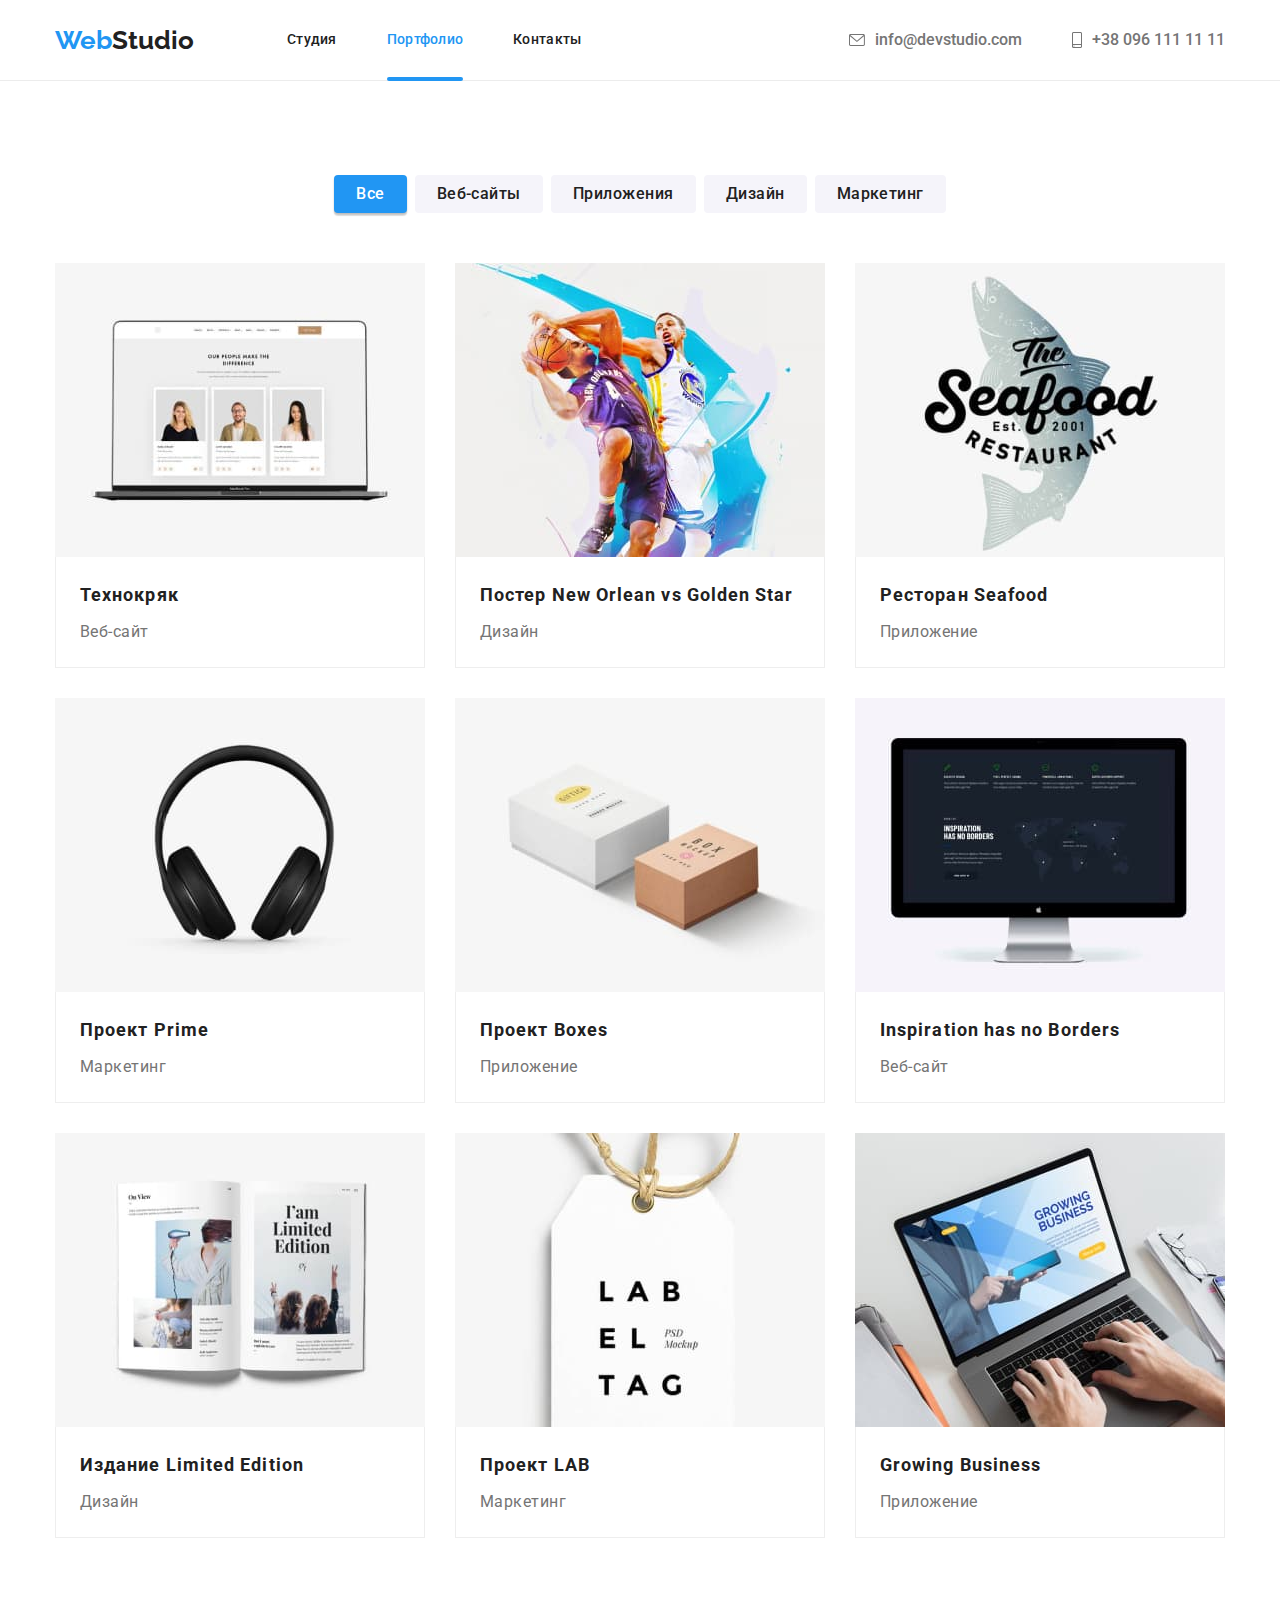
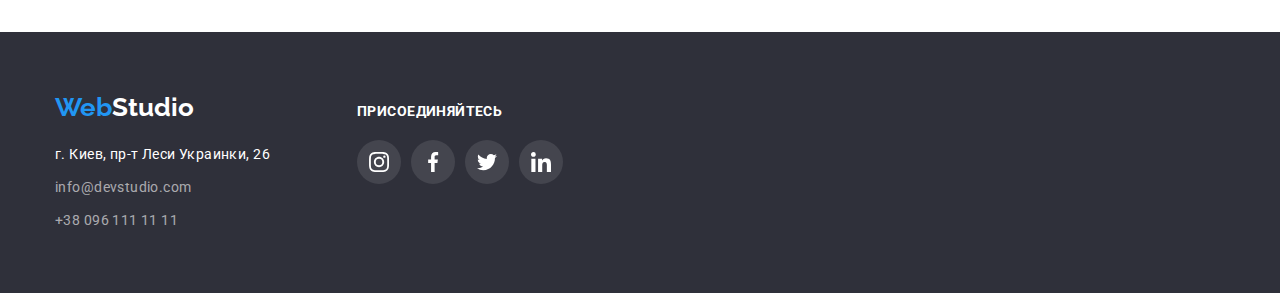
==== portfolio.html @ f7746294 "Initial commit" ====
<!DOCTYPE html>
<html lang="ru">
<!--head-->

<head>
    <meta charset="UTF-8" />
    <meta http-equiv="X-UA-Compatible" content="IE=edge" />
    <meta name="viewport" content="width=device-width, initial-scale=1.0" />
    <title>Web Studio</title>
    <link rel="preconnect" href="https://fonts.googleapis.com" />
    <link rel="preconnect" href="https://fonts.gstatic.com" crossorigin />
    <link href="https://fonts.googleapis.com/css2?family=Raleway:wght@700&family=Roboto:wght@400;500;700;900&display=swap" rel="stylesheet" />
    <link rel="stylesheet" href="https://cdn.jsdelivr.net/npm/modern-normalize@1.1.0/modern-normalize.min.css" />
    <link rel="stylesheet" href="./css/style.css" />
</head>
<!--body-->

<body>
    <!--header-->
    <header class="header">
        <div class="container">
            <a class="logo link" href="./index.html" lang="en">Web<span class="logo-header">Studio</span></a
        >
        <nav class="header-nav link">
          <ul class="nav-list list">
            <li class="nav-item">
              <a href="./index.html" class="nav-link link">Студия</a>
            </li>
            <li class="nav-item">
                <a href="./portfolio.html " class="nav-link link current-link">Портфолио</a>
            </li>
            <li class="nav-item">
                <a href="#" class="nav-link link">Контакты</a>
            </li>
            </ul>
            </nav>
            <ul class="contact-us list">
                <li class="contact-us-item">
                    <a href="mailto:info@devstudio.com" lang="en" class="contact-us-link link">
                        <svg class="contact-icons" width="16" height="12">
                <use href="./images/body/icons/sprite.svg#envelope"></use>
              </svg> info@devstudio.com
                    </a>
                </li>
                <li class="contact-us-item">
                    <a href="tel:+380961111111" class="contact-us-link link">
                        <svg class="contact-icons" width="10" height="16">
                <use href="./images/body/icons/sprite.svg#smartphone"></use>
              </svg> +38 096 111 11 11</a>
                </li>
            </ul>
        </div>
    </header>
    <!--main-->
    <main>
        <section class="section">
            <div class="container">
                <h1 class="visually-hidden">Наши работы</h1>
                <ul class="portfolio-btn-list list">
                    <li class="portfolio-btn-item">
                        <button class="portfolio-btn current-portfolio-btn" type="button">Все</button>
                    </li>
                    <li class="portfolio-btn-item">
                        <button class="portfolio-btn" type="button">Веб-сайты</button>
                    </li>
                    <li class="portfolio-btn-item">
                        <button class="portfolio-btn" type="button">Приложения</button>
                    </li>
                    <li class="portfolio-btn-item">
                        <button class="portfolio-btn" type="button">Дизайн</button>
                    </li>
                    <li class="portfolio-btn-item">
                        <button class="portfolio-btn" type="button">Маркетинг</button>
                    </li>
                </ul>
                <ul class="list portfolio-list">
                    <li class="portfolio-item">
                        <a href="" class="portfolio-link link">
                            <div class="portfolio-thumb">
                                <img class="portfolio-img" src="./images/body/portfolio/technokrjak.jpg" alt="Наши люди" width="370" height="294" />
                                <div class="portfolio-overlay">
                                    <p class="portfolio-thumb-description">
                                        Ресурс предлагает комплексные предложения с разным уровнем функционала и сервисов. Все это позволит посетителю получить исчерпывающие сведения о компании или частном лице.
                                    </p>
                                </div>
                            </div>
                            <div class="portfolio-description">
                                <h2 class="portfolio-title">Технокряк</h2>
                                <p class="portfolio-text">Веб-сайт</p>
                            </div>
                        </a>
                    </li>
                    <li class="portfolio-item">
                        <a href="" class="portfolio-link link">
                            <div class="portfolio-thumb">
                                <img class="portfolio-img" src="./images/body/portfolio/new-orlean-vs-golden-star.jpg" alt="Баскетболисты" width="370" height="294" />
                                <div class="portfolio-overlay">
                                    <p class="portfolio-thumb-description">
                                        Ресурс предлагает комплексные предложения с разным уровнем функционала и сервисов. Все это позволит посетителю получить исчерпывающие сведения о компании или частном лице.
                                    </p>
                                </div>
                            </div>
                            <div class="portfolio-description">
                                <h2 class="portfolio-title">Постер New Orlean vs Golden Star</h2>
                                <p class="portfolio-text">Дизайн</p>
                            </div>
                        </a>
                    </li>
                    <li class="portfolio-item">
                        <a href="" class="portfolio-link link">
                            <div class="portfolio-thumb">
                                <img class="portfolio-img" src="./images/body/portfolio/seafood.jpg" alt="Постер ресторана Сифуд" width="370" height="294" />
                                <div class="portfolio-overlay">
                                    <p class="portfolio-thumb-description">
                                        Ресурс предлагает комплексные предложения с разным уровнем функционала и сервисов. Все это позволит посетителю получить исчерпывающие сведения о компании или частном лице.
                                    </p>
                                </div>
                            </div>

                            <div class="portfolio-description">
                                <h2 class="portfolio-title">Ресторан Seafood</h2>
                                <p class="portfolio-text">Приложение</p>
                            </div>
                        </a>
                    </li>
                    <li class="portfolio-item">
                        <a href="" class="portfolio-link link">
                            <div class="portfolio-thumb">
                                <img class="portfolio-img" src="./images/body/portfolio/project-prime.jpg" alt="Наушники" width="370" height="294" />
                                <div class="portfolio-overlay">
                                    <p class="portfolio-thumb-description">
                                        Ресурс предлагает комплексные предложения с разным уровнем функционала и сервисов. Все это позволит посетителю получить исчерпывающие сведения о компании или частном лице.
                                    </p>
                                </div>
                            </div>

                            <div class="portfolio-description">
                                <h2 class="portfolio-title">Проект Prime</h2>
                                <p class="portfolio-text">Маркетинг</p>
                            </div>
                        </a>
                    </li>
                    <li class="portfolio-item">
                        <a href="" class="portfolio-link link">
                            <div class="portfolio-thumb">
                                <img class="portfolio-img" src="./images/body/portfolio/project-boxes.jpg" alt="Две коробки" width="370" height="294" />
                                <div class="portfolio-overlay">
                                    <p class="portfolio-thumb-description">
                                        Ресурс предлагает комплексные предложения с разным уровнем функционала и сервисов. Все это позволит посетителю получить исчерпывающие сведения о компании или частном лице.
                                    </p>
                                </div>
                            </div>

                            <div class="portfolio-description">
                                <h2 class="portfolio-title">Проект Boxes</h2>
                                <p class="portfolio-text">Приложение</p>
                            </div>
                        </a>
                    </li>
                    <li class="portfolio-item">
                        <a href="" class="portfolio-link link">
                            <div class="portfolio-thumb">
                                <img class="portfolio-img" src="./images/body/portfolio/inspirations.jpg" alt="Монитор с отобращающимся сайтом на нем" width="370" height="294" />
                                <div class="portfolio-overlay">
                                    <p class="portfolio-thumb-description">
                                        Ресурс предлагает комплексные предложения с разным уровнем функционала и сервисов. Все это позволит посетителю получить исчерпывающие сведения о компании или частном лице.
                                    </p>
                                </div>
                            </div>

                            <div class="portfolio-description">
                                <h2 class="portfolio-title">Inspiration has no Borders</h2>
                                <p class="portfolio-text">Веб-сайт</p>
                            </div>
                        </a>
                    </li>
                    <li class="portfolio-item">
                        <a href="" class="portfolio-link link">
                            <div class="portfolio-thumb">
                                <img class="portfolio-img" src="./images/body/portfolio/limited-edition.jpg" alt="Открытая книга" width="370" height="294" />
                                <div class="portfolio-overlay">
                                    <p class="portfolio-thumb-description">
                                        Ресурс предлагает комплексные предложения с разным уровнем функционала и сервисов. Все это позволит посетителю получить исчерпывающие сведения о компании или частном лице.
                                    </p>
                                </div>
                            </div>

                            <div class="portfolio-description">
                                <h2 class="portfolio-title">Издание Limited Edition</h2>
                                <p class="portfolio-text">Дизайн</p>
                            </div>
                        </a>
                    </li>
                    <li class="portfolio-item">
                        <a href="" class="portfolio-link link">
                            <div class="portfolio-thumb">
                                <img class="portfolio-img" src="./images/body/portfolio/project-lab.jpg" alt="Бирка с надписью" width="370" height="294" />
                                <div class="portfolio-overlay">
                                    <p class="portfolio-thumb-description">
                                        Ресурс предлагает комплексные предложения с разным уровнем функционала и сервисов. Все это позволит посетителю получить исчерпывающие сведения о компании или частном лице.
                                    </p>
                                </div>
                            </div>

                            <div class="portfolio-description">
                                <h2 class="portfolio-title">Проект LAB</h2>
                                <p class="portfolio-text">Маркетинг</p>
                            </div>
                        </a>
                    </li>
                    <li class="portfolio-item">
                        <a href="" class="portfolio-link link">
                            <div class="portfolio-thumb">
                                <img class="portfolio-img" src="./images/body/portfolio/growing-business.jpg" alt="Работа за ноутбуком" width="370" height="294" />
                                <div class="portfolio-overlay">
                                    <p class="portfolio-thumb-description">
                                        Ресурс предлагает комплексные предложения с разным уровнем функционала и сервисов. Все это позволит посетителю получить исчерпывающие сведения о компании или частном лице.
                                    </p>
                                </div>
                            </div>

                            <div class="portfolio-description">
                                <h2 class="portfolio-title">Growing Business</h2>
                                <p class="portfolio-text">Приложение</p>
                            </div>
                        </a>
                    </li>
                </ul>
            </div>
        </section>
    </main>
    <!--footer-->
    <footer class="footer">
        <div class="container">
            <div class="footer-contacts">
                <a class="logo link" href="./index.html" lang="en">Web<span class="logo-footer">Studio</span></a
          >
          <address class="address">
            <ul class="address-list list">
              <li class="address-item">
                <a
                  href="https://goo.gl/maps/aVmXrmSKE6ymTyCH6"
                  target="no_blank"
                  rel="noopener noreferer"
                  class="address-link office link"
                  >г. Киев, пр-т Леси Украинки, 26</a
                >
              </li>
              <li class="address-item">
                <a href="mailto:info@devstudio.com" lang="en" class="address-link link"
                  >info@devstudio.com</a
                >
              </li>
              <li class="address-item">
                <a href="tel:+380961111111" class="address-link link">+38 096 111 11 11</a>
                </li>
                </ul>
                </address>
            </div>
            <div class="footer-socials">
                <h3>присоединяйтесь</h3>
                <ul class="list">
                    <li class="item">
                        <a class="link" href="https://www.instagram.com/" aria-label="instargam" target="no_blank" rel="noopener noreferer">
                            <svg class="social-logo" width="20" height="20">
                  <use href="./images/body/icons/sprite.svg#instagram"></use>
                </svg>
                        </a>
                    </li>
                    <li class="item">
                        <a class="link" href="https://www.facebook.com/" aria-label="facebook" target="no_blank" rel="noopener noreferer">
                            <svg class="social-logo" width="20" height="20">
                  <use href="./images/body/icons/sprite.svg#facebook"></use>
                </svg>
                        </a>
                    </li>
                    <li class="item">
                        <a class="link" href="https://twitter.com/" aria-label="twitter" target="no_blank" rel="noopener noreferer">
                            <svg class="social-logo" width="20" height="20">
                  <use href="./images/body/icons/sprite.svg#twitter"></use>
                </svg>
                        </a>
                    </li>
                    <li class="item">
                        <a class="link" href="https://www.linkedin.com/" aria-label="linkedin" target="no_blank" rel="noopener noreferer">
                            <svg class="social-logo" width="20" height="20">
                  <use href="./images/body/icons/sprite.svg#linkedin"></use>
                </svg>
                        </a>
                    </li>
                </ul>
            </div>
        </div>
    </footer>
</body>

</html>
---- css/style.css ----
:root {
    --main-font-family: 'Roboto', sans-serif;
    --secondary-font-family: 'Raleway', sans-serif;
    --text-font-size: 14px;
    --hero-text-color: #ffffff;
    --primary-text-color: #212121;
    --secondary-text-color: #757575;
    --accent-color: #2196f3;
    --primary-background-color: #2f303a;
    --secondary-background-color: #f5f4fa;
    --address-text-color: rgba(255, 255, 255, 0.6);
}

body {
    font-family: var(--main-font-family);
}

h1,
h2,
h3,
h4,
h5,
h6,
p,
ul {
    margin: 0;
    padding: 0;
}

.section {
    padding-top: 94px;
    padding-bottom: 94px;
}

.container {
    width: 1200px;
    margin-left: auto;
    margin-right: auto;
    padding-left: 15px;
    padding-right: 15px;
    /* outline: 1px solid tomato; */
}

.list {
    list-style: none;
}

.link {
    text-decoration: none;
}

.address {
    font-style: normal;
}

.visually-hidden {
    position: absolute;
    width: 1px;
    height: 1px;
    margin: -1px;
    border: 0;
    padding: 0;
    clip: rect(0 0 0 0);
    overflow: hidden;
}


/*------HEADER------*/

.header {
    border-bottom: 1px solid #ececec;
}

.header .container,
.nav-list,
.contact-us {
    display: flex;
    align-items: center;
}

.header .nav-link {
    display: block;
    padding-top: 32px;
    padding-bottom: 32px;
}

.header .nav-item+.nav-item {
    margin-left: 50px;
}

.contact-us {
    margin-left: auto;
}

.header .contact-us-item+.contact-us-item {
    margin-left: 50px;
}

.logo {
    margin-right: 93px;
    font-family: var(--secondary-font-family);
    font-weight: 700;
    font-size: 26px;
    line-height: 1.19;
    color: var(--accent-color);
}

.logo-header {
    color: var(--primary-text-color);
}

.nav-link {
    font-weight: 500;
    font-size: var(--text-font-size);
    line-height: 1.14;
    letter-spacing: 0.02em;
    color: var(--primary-text-color);
    transition: color 250ms cubic-bezier(0.4, 0, 0.2, 1);
}

.nav-link:hover,
.nav-link:focus {
    color: var(--accent-color);
    cursor: pointer;
}

.current-link {
    color: var(--accent-color);
    position: relative;
}

.current-link::after {
    content: '';
    position: absolute;
    left: 0;
    bottom: -1px;
    width: 100%;
    height: 4px;
    border-radius: 2px;
    background-color: var(--accent-color);
}

.contact-us-link {
    display: flex;
    font-weight: 500;
    color: var(--secondary-text-color);
    align-items: center;
    transition: color 250ms cubic-bezier(0.4, 0, 0.2, 1);
}

.contact-us-link:hover,
.contact-us-link:focus {
    color: var(--accent-color);
    cursor: pointer;
}

.contact-icons {
    fill: currentColor;
    margin-right: 10px;
}


/*------HEADER------*/


/*------MAIN------*/

.hero {
    padding: 200px 0;
    text-align: center;
    background-color: var(--primary-background-color);
    color: var(--hero-text-color);
    background-image: linear-gradient(to right, rgba(47, 48, 58, 0.4), rgba(47, 48, 58, 0.4)), url(../images/body/hero-background.jpg);
    background-size: cover;
    background-repeat: no-repeat;
    background-position: center;
    max-width: 1600px;
    margin-left: auto;
    margin-right: auto;
}

.hero .container {
    max-width: 696px;
}

.hero-title {
    margin-bottom: 30px;
    font-weight: 900;
    font-size: 44px;
    line-height: 1.36;
    text-align: center;
    letter-spacing: 0.06em;
    text-transform: uppercase;
}

.btn {
    font-weight: 700;
    font-size: 16px;
    line-height: 1.88;
    display: flex;
    align-items: center;
    text-align: center;
    letter-spacing: 0.06em;
    background-color: var(--accent-color);
    box-shadow: 0px 4px 4px rgba(0, 0, 0, 0.15);
    border-radius: 4px;
    color: inherit;
    cursor: pointer;
}

.hero-btn {
    display: inline-block;
    padding: 10px 32px;
    border: none;
}

.backdrop {
    position: fixed;
    top: 0;
    left: 0;
    width: 100vw;
    height: 100vh;
    background-color: rgba(0, 0, 0, 0.2);
    opacity: 1;
    transition: opacity 250ms cubic-bezier(0.4, 0, 0.2, 1);
    z-index: 2;
}

.backdrop.is-hidden {
    opacity: 0;
    pointer-events: none;
}

.modal {
    position: absolute;
    top: 50%;
    left: 50%;
    transform: translate(-50%, -50%) scale(1);
    display: block;
    min-width: 528px;
    min-height: 581px;
    background: var(--hero-text-color);
    box-shadow: 0px 1px 3px rgba(0, 0, 0, 0.12), 0px 1px 1px rgba(0, 0, 0, 0.14), 0px 2px 1px rgba(0, 0, 0, 0.2);
    border-radius: 4px;
    transition: transform 250ms cubic-bezier(0.4, 0, 0.2, 1);
}

.backdrop.is-hidden .modal {
    transform: translate(-50%, -50%) scale(1.2);
}

.modal-btn {
    display: flex;
    width: 30px;
    height: 30px;
    border-radius: 50%;
    border: 1px solid rgba(0, 0, 0, 0.1);
    justify-content: center;
    align-items: center;
    margin-left: auto;
    cursor: pointer;
    margin-top: 8px;
    margin-right: 8px;
}


/* Main tasks  */

.main-tasks-list {
    display: flex;
}


/* для display:flex вместо width нужно использовать flex-basis */

.main-tasks-item {
    flex-basis: calc((100% - 30) / 4);
}

.main-tasks-item+.main-tasks-item {
    margin-left: 30px;
}

.main-task-container {
    display: flex;
    height: 120px;
    background-color: var(--secondary-background-color);
    justify-content: center;
    align-items: center;
    margin-bottom: 30px;
}

.main-tasks-title {
    margin-bottom: 10px;
    font-weight: 700;
    font-size: var(--text-font-size);
    line-height: 1.14;
    letter-spacing: 0.03em;
    text-transform: uppercase;
    color: var(--primary-text-color);
}

.main-tasks-text {
    font-weight: 400;
    font-size: var(--text-font-size);
    line-height: 1.71;
    letter-spacing: 0.03em;
    color: var(--secondary-text-color);
}


/* OUR WORK */

.our-work {
    padding-top: 0;
}

.our-work-thumb {
    position: relative;
    display: flex;
}

.our-work-list .img {
    display: block;
    max-width: 100%;
    height: auto;
}

.our-work-description {
    position: absolute;
    left: 0;
    bottom: 0;
    width: 100%;
    height: 70px;
    display: flex;
    justify-content: center;
    align-items: center;
    justify-content: center;
    background-color: rgba(47, 48, 58, 0.8);
    font-weight: 700;
    font-size: 14px;
    line-height: 1.14;
    letter-spacing: 0.03em;
    text-transform: uppercase;
    color: var(--hero-text-color);
}

.our-work-title,
.our-team-title {
    margin-bottom: 50px;
    font-weight: 700;
    font-size: 36px;
    line-height: 1.17;
    text-align: center;
    letter-spacing: 0.03em;
    color: var(--primary-text-color);
}

.our-work-list {
    display: flex;
}

.our-work-item {
    width: calc((100%-60) / 3);
}

.our-work-item+.our-work-item {
    margin-left: 30px;
}


/* OUR TEAM */

.our-team {
    background-color: var(--secondary-background-color);
}

.our-team-list {
    display: flex;
}

.our-team-item {
    background-color: var(--hero-text-color);
    box-shadow: 0px 1px 3px rgba(0, 0, 0, 0.12), 0px 1px 1px rgba(0, 0, 0, 0.14), 0px 2px 1px rgba(0, 0, 0, 0.2);
    border-bottom-left-radius: 4px;
    border-bottom-right-radius: 4px;
}

.our-team-item+.our-team-item {
    margin-left: 30px;
}

.our-team-container {
    padding-top: 30px;
    padding-bottom: 30px;
}

.our-team-item .list {
    display: flex;
    justify-content: center;
    align-items: center;
}

.our-team-item .item {
    display: flex;
    background-color: var(--hero-text-color);
    justify-content: center;
    align-items: center;
}

.our-team-item .item:not(:last-child) {
    margin-right: 10px;
}

.our-team-item .link {
    display: flex;
    justify-content: center;
    align-items: center;
    width: 44px;
    height: 44px;
    border-radius: 50%;
    color: #afb1b8;
    transition: color 250ms cubic-bezier(0.4, 0, 0.2, 1), background-color 250ms cubic-bezier(0.4, 0, 0.2, 1);
}

.our-team-item .link:hover,
.our-team-item .link:focus {
    background-color: var(--accent-color);
    color: var(--hero-text-color);
}

.our-team-name,
.our-team-text {
    font-weight: 500;
    font-size: 16px;
    line-height: 1.19;
    text-align: center;
    letter-spacing: 0.03em;
    color: var(--primary-text-color);
    margin-bottom: 10px;
}

.our-team-text {
    font-weight: 400;
    color: var(--secondary-text-color);
    margin-bottom: 16px;
}

.our-team-list .social-logo {
    fill: currentColor;
}


/* OUR CLIENTS */

.our-clients-title {
    margin-bottom: 50px;
    font-weight: 700;
    font-size: 36px;
    line-height: 1.17;
    text-align: center;
    letter-spacing: 0.03em;
    color: #212121;
}

.our-clients-list {
    display: flex;
    justify-content: center;
    align-items: center;
}

.our-clients-item {
    display: flex;
}

.our-clients-item+.our-clients-item {
    margin-left: 30px;
}

.our-clients-link {
    display: flex;
    width: 170px;
    height: 92px;
    border-radius: 4px;
    justify-content: center;
    align-items: center;
    color: #afb1b8;
    border: 1px solid currentColor;
    transition: color 250ms cubic-bezier(0.4, 0, 0.2, 1);
}

.our-clients-link:hover,
.our-clients-link:focus {
    color: var(--accent-color);
}

.clients-icon {
    fill: currentColor;
}


/*---PORTFOLIO----*/

.portfolio-btn-list {
    display: flex;
    margin-bottom: 50px;
    justify-content: center;
}

.portfolio-btn {
    padding: 6px 22px;
    border: none;
    border-radius: 4px;
    font-weight: 500;
    font-size: 16px;
    line-height: 1.62;
    text-align: center;
    letter-spacing: 0.03em;
    color: var(--primary-text-color);
    background-color: var(--secondary-background-color);
    cursor: pointer;
    transition: color 250ms cubic-bezier(0.4, 0, 0.2, 1), background-color 250ms cubic-bezier(0.4, 0, 0.2, 1), box-shadow 250ms cubic-bezier(0.4, 0, 0.2, 1);
}

.portfolio-btn:hover,
.portfolio-btn:focus {
    color: var(--hero-text-color);
    background-color: var(--accent-color);
    box-shadow: 0px 3px 1px rgba(0, 0, 0, 0.1), 0px 1px 2px rgba(0, 0, 0, 0.08), 0px 2px 2px rgba(0, 0, 0, 0.12);
}

.current-portfolio-btn {
    background-color: var(--accent-color);
    color: var(--hero-text-color);
    box-shadow: 0px 3px 1px rgba(0, 0, 0, 0.1), 0px 1px 2px rgba(0, 0, 0, 0.08), 0px 2px 2px rgba(0, 0, 0, 0.12);
}

.portfolio-btn-item {
    margin-right: 8px;
}

.portfolio-btn-item:last-child {
    margin-right: 0px;
}

.portfolio-list {
    display: flex;
    flex-wrap: wrap;
}


/* для display:flex вместо width нужно использовать flex-basis */


/* gap: 30px - забивка флекс-сетки на маржине 30 */

.portfolio-item {
    flex-basis: calc((100% - 60px) / 3);
    margin-right: 30px;
    margin-bottom: 30px;
}

.portfolio-item:nth-child(3n) {
    margin-right: 0;
}

.portfolio-item:nth-last-child(-n + 3) {
    margin-bottom: 0;
}

.portfolio-thumb {
    position: relative;
    overflow: hidden;
}

.portfolio-overlay {
    position: absolute;
    top: 0;
    left: 0;
    width: 100%;
    height: 100%;
    background-color: rgba(33, 150, 243, 0.9);
    opacity: 0;
    transform: translateY(100%);
    transition: transform 250ms cubic-bezier(0.4, 0, 0.2, 1), opacity 250ms cubic-bezier(0.4, 0, 0.2, 1);
}

.portfolio-link:hover .portfolio-overlay,
.portfolio-link:focus .portfolio-overlay {
    opacity: 1;
    transform: translateY(0);
}

.portfolio-img {
    display: block;
    max-width: 100%;
    height: auto;
}

.portfolio-thumb-description {
    position: absolute;
    top: 50%;
    left: 50%;
    transform: translate(-50%, -50%);
    display: block;
    width: 322px;
    font-weight: 400;
    font-size: 18px;
    line-height: 1.56;
    letter-spacing: 0.03em;
    color: var(--hero-text-color);
}

.portfolio-link {
    transition: box-shadow 250ms cubic-bezier(0.4, 0, 0.2, 1);
}

.portfolio-link:hover,
.portfolio-link:focus {
    display: block;
    box-shadow: 0px 1px 1px rgba(0, 0, 0, 0.12), 0px 4px 4px rgba(0, 0, 0, 0.06), 1px 4px 6px rgba(0, 0, 0, 0.16);
}

.portfolio-description {
    padding-top: 20px;
    padding-right: 24px;
    padding-bottom: 20px;
    padding-left: 24px;
    border: 1px solid #eeeeee;
    border-top: 0;
}

.portfolio-title {
    margin-bottom: 4px;
    font-weight: 700;
    font-size: 18px;
    line-height: 2;
    letter-spacing: 0.06em;
    color: var(--primary-text-color);
}

.portfolio-text {
    font-weight: 400;
    font-size: 16px;
    line-height: 1.88;
    letter-spacing: 0.03em;
    color: var(--secondary-text-color);
}


/*------FOOTER------*/

.footer {
    background-color: var(--primary-background-color);
    padding-top: 60px;
    padding-bottom: 60px;
}

.footer .container {
    display: flex;
    align-items: baseline;
}

.footer .footer-contacts {
    margin-right: 70px;
}

.logo-footer,
.address-item .office {
    color: var(--hero-text-color);
}

.address-link {
    font-weight: 400;
    font-size: var(--text-font-size);
    line-height: 1.71;
    letter-spacing: 0.03em;
    color: var(--address-text-color);
}

.footer .logo {
    display: inline-block;
    margin-bottom: 20px;
}

.address-item+.address-item {
    margin-top: 9px;
}

.footer-socials {
    width: 206px;
    height: 80px;
}

.footer-socials .list {
    display: flex;
    justify-content: space-between;
}

.footer-socials h3 {
    margin-bottom: 20px;
    font-family: var(--main-font-family);
    font-weight: 700;
    font-size: 14px;
    line-height: 1.14;
    letter-spacing: 0.03em;
    text-transform: uppercase;
    color: var(--hero-text-color);
}

.footer-socials .link {
    display: flex;
    width: 44px;
    height: 44px;
    background-color: rgba(255, 255, 255, 0.1);
    justify-content: center;
    align-items: center;
    border-radius: 50%;
    transition: background-color 250ms cubic-bezier(0.4, 0, 0.2, 1);
}

.footer-socials .link:hover,
.footer-socials .link:focus {
    background-color: var(--accent-color);
}

.footer-socials .social-logo {
    fill: var(--hero-text-color);
}
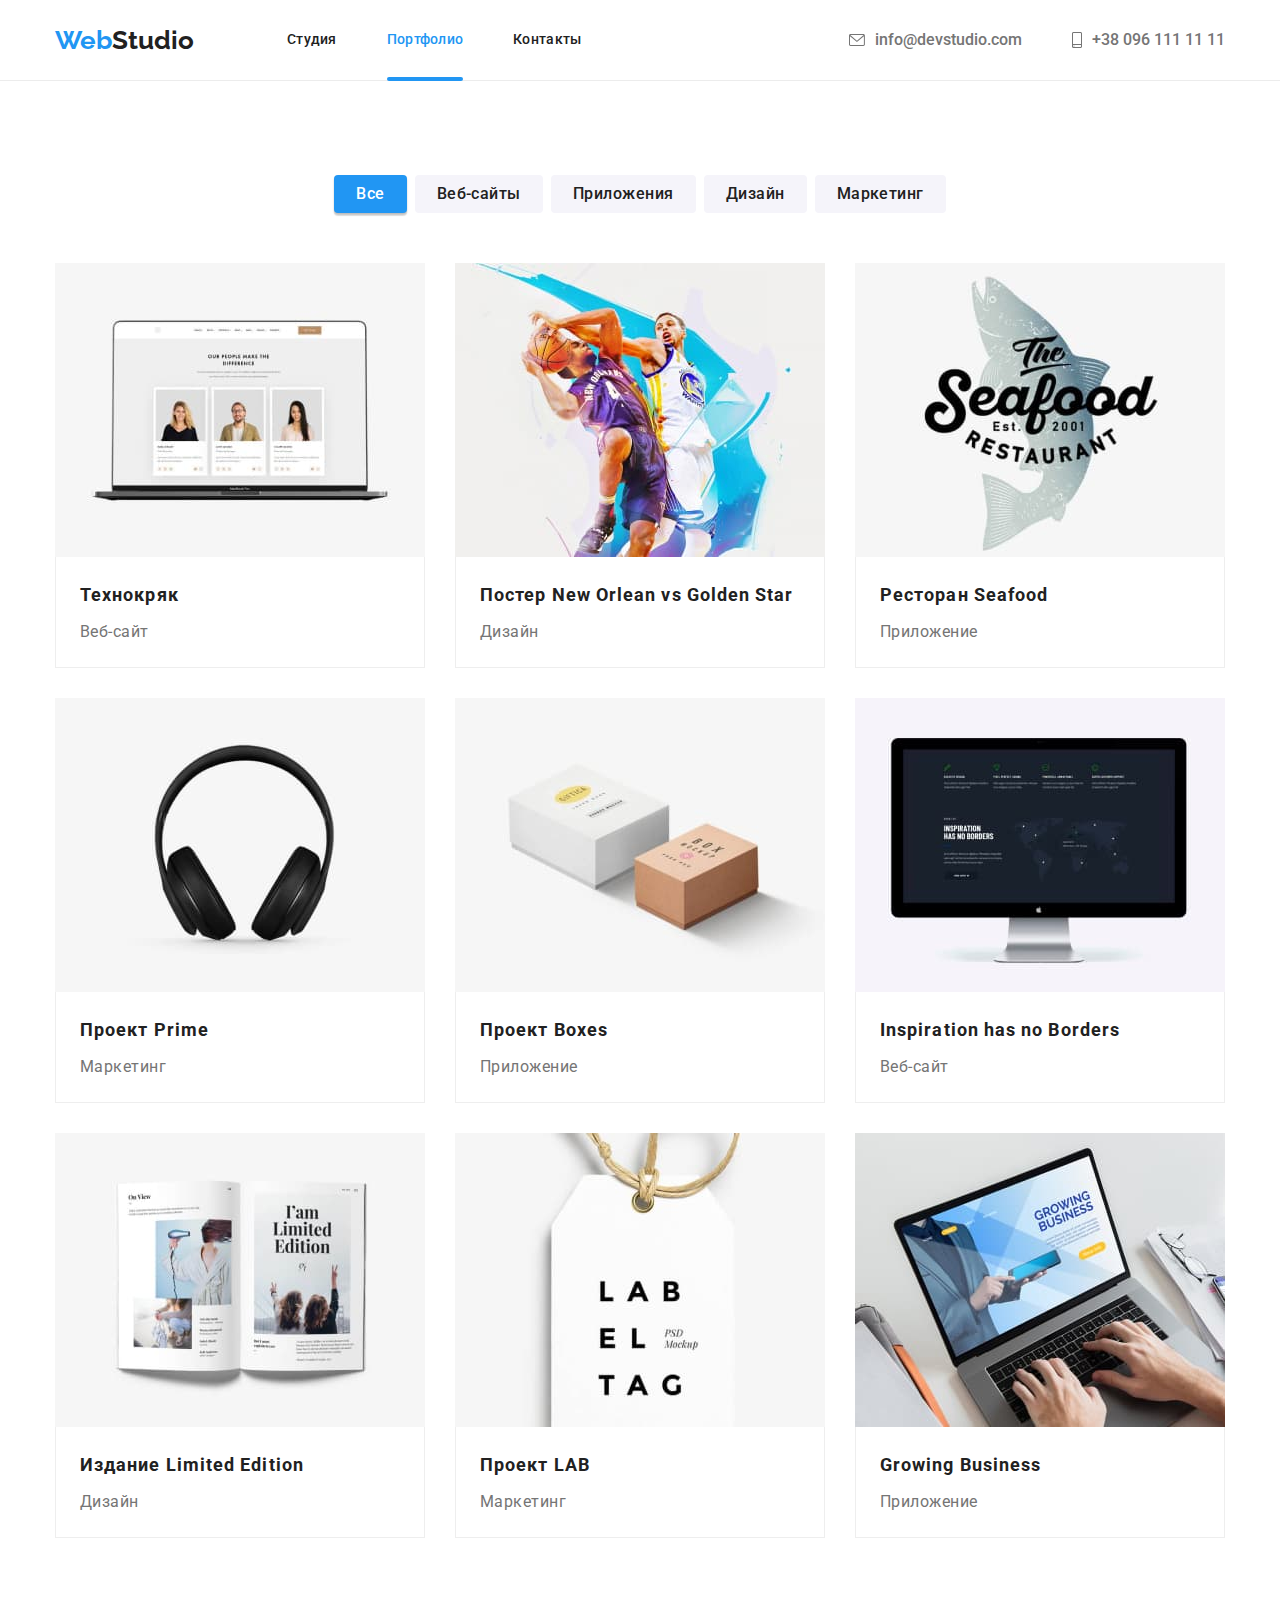
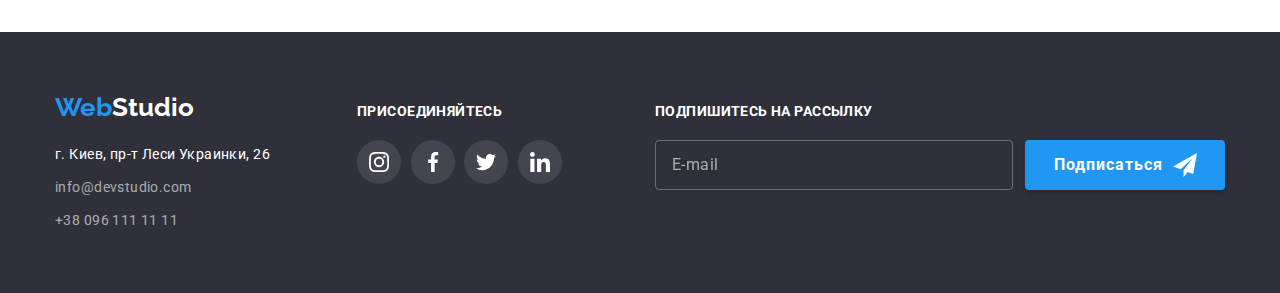
==== commit 71ce1cf2: "prepare h/w №6" ====
--- a/portfolio.html
+++ b/portfolio.html
@@ -258,7 +258,7 @@
                 </address>
             </div>
             <div class="footer-socials">
-                <h3>присоединяйтесь</h3>
+                <h3 class="footer-socials-title">присоединяйтесь</h3>
                 <ul class="list">
                     <li class="item">
                         <a class="link" href="https://www.instagram.com/" aria-label="instargam" target="no_blank" rel="noopener noreferer">
@@ -290,6 +290,25 @@
                     </li>
                 </ul>
             </div>
+            <div class="subscription">
+                <h3 class="subscription-title">Подпишитесь на рассылку</h3>
+                <form class="subscription-form">
+                    <label class="subscription-label">
+              <input
+                class="subscription-input"
+                type="email"
+                name="email-subscription"
+                placeholder="E-mail"
+              />
+            </label>
+                    <button class="subscription-btn" type="submit">
+              <span class="subscription-btn-text">Подписаться</span>
+              <svg class="subscription-icon" width="24" height="24">
+                <use href="/images/body/icons/modal-sprite.svg#icon-send"></use>
+              </svg>
+            </button>
+                </form>
+            </div>
         </div>
     </footer>
 </body>
--- a/css/style.css
+++ b/css/style.css
@@ -238,7 +238,7 @@
     transform: translate(-50%, -50%) scale(1);
     display: block;
     min-width: 528px;
-    min-height: 581px;
+    padding: 40px;
     background: var(--hero-text-color);
     box-shadow: 0px 1px 3px rgba(0, 0, 0, 0.12), 0px 1px 1px rgba(0, 0, 0, 0.14), 0px 2px 1px rgba(0, 0, 0, 0.2);
     border-radius: 4px;
@@ -249,7 +249,10 @@
     transform: translate(-50%, -50%) scale(1.2);
 }
 
-.modal-btn {
+.modal-close-btn {
+    position: absolute;
+    top: 8px;
+    right: 8px;
     display: flex;
     width: 30px;
     height: 30px;
@@ -259,8 +262,126 @@
     align-items: center;
     margin-left: auto;
     cursor: pointer;
-    margin-top: 8px;
-    margin-right: 8px;
+    transition: fill 250ms cubic-bezier(0.4, 0, 0.2, 1);
+}
+
+.modal-close-btn:focus,
+.modal-close-btn:hover {
+    fill: var(--accent-color);
+}
+
+.modal-label {
+    position: relative;
+    display: block;
+    margin-bottom: 10px;
+}
+
+.modal-title {
+    display: inline-block;
+    margin-bottom: 12px;
+    font-weight: 700;
+    font-size: 20px;
+    line-height: 1.15;
+    text-align: center;
+    letter-spacing: 0.03em;
+    color: var(--primary-text-color);
+}
+
+.modal-description {
+    display: block;
+    font-weight: 400;
+    font-size: 12px;
+    line-height: 1.17;
+    letter-spacing: 0.01em;
+    color: var(--secondary-text-color);
+    text-align: left;
+}
+
+.modal-input {
+    display: block;
+    width: 100%;
+    padding: 6px 6px 6px 40px;
+    border: 1px solid rgba(33, 33, 33, 0.2);
+    border-radius: 4px;
+    cursor: pointer;
+    transition: outline 250ms cubic-bezier(0.4, 0, 0.2, 1);
+}
+
+.modal-input:focus,
+.modal-comments:focus {
+    outline: 1px solid var(--accent-color);
+}
+
+.modal-input:focus+.modal-icon {
+    fill: var(--accent-color);
+}
+
+.modal-icon {
+    position: absolute;
+    top: 23px;
+    left: 13.5px;
+    transition: fill 250ms cubic-bezier(0.4, 0, 0.2, 1);
+}
+
+.modal-label-comments {
+    display: block;
+    margin-bottom: 20px;
+}
+
+.modal-comments {
+    width: 100%;
+    padding: 12px 16px;
+    resize: none;
+    border: 1px solid rgba(33, 33, 33, 0.2);
+    cursor: pointer;
+    transition: outline 250ms cubic-bezier(0.4, 0, 0.2, 1);
+}
+
+.policy-label {
+    display: flex;
+    margin-bottom: 30px;
+    justify-content: center;
+    align-items: center;
+}
+
+.checkbox {
+    display: inline-block;
+    width: 16px;
+    height: 15px;
+    border: 1px solid #000000;
+    box-shadow: 0px 4px 4px rgba(0, 0, 0, 0.25);
+    border-radius: 2px;
+    margin-right: 9px;
+    transition: background-color 250ms cubic-bezier(0.4, 0, 0.2, 1), box-shadow 250ms cubic-bezier(0.4, 0, 0.2, 1);
+}
+
+.policy-check:checked+.checkbox {
+    border: transparent;
+    box-shadow: none;
+    background-color: var(--accent-color);
+    background-image: url(/images/body/icons/originals/check.svg);
+    background-size: contain;
+    background-position: center;
+    background-repeat: no-repeat;
+}
+
+.policy-text {
+    font-weight: 400;
+    font-size: 14px;
+    line-height: 1.71;
+    letter-spacing: 0.03em;
+    color: var(--secondary-text-color);
+}
+
+.policy-link {
+    text-decoration-line: underline;
+    color: var(--accent-color);
+    cursor: pointer;
+}
+
+.modal-btn {
+    padding-left: 55px;
+    padding-right: 55px;
 }
 
 
@@ -690,6 +811,7 @@
 .footer-socials {
     width: 206px;
     height: 80px;
+    margin-right: 93px;
 }
 
 .footer-socials .list {
@@ -697,7 +819,8 @@
     justify-content: space-between;
 }
 
-.footer-socials h3 {
+.footer-socials-title,
+.subscription-title {
     margin-bottom: 20px;
     font-family: var(--main-font-family);
     font-weight: 700;
@@ -726,4 +849,62 @@
 
 .footer-socials .social-logo {
     fill: var(--hero-text-color);
+}
+
+.subscription {
+    width: 570px;
+}
+
+.subscription-form {
+    display: flex;
+}
+
+.subscription-input {
+    display: inline-block;
+    width: 358px;
+    color: var(--hero-text-color);
+    background-color: transparent;
+    padding: 15px 16px;
+    border: 1px solid rgba(255, 255, 255, 0.3);
+    filter: drop-shadow(0px 4px 4px rgba(0, 0, 0, 0.15));
+    border-radius: 4px;
+    margin-right: 12px;
+}
+
+.subscription-input::placeholder {
+    font-weight: 400;
+    font-size: 16px;
+    line-height: 1, 25;
+    display: flex;
+    align-items: center;
+    letter-spacing: 0.03em;
+    color: rgba(255, 255, 255, 0.6);
+}
+
+.subscription-btn {
+    display: flex;
+    justify-content: center;
+    align-items: center;
+    width: 200px;
+    height: 50px;
+    padding: 10px 28px 10px 29px;
+    background-color: var(--accent-color);
+    box-shadow: 0px 4px 4px rgba(0, 0, 0, 0.15);
+    border-radius: 4px;
+    border: none;
+    cursor: pointer;
+}
+
+.subscription-btn-text {
+    font-weight: 700;
+    font-size: 16px;
+    line-height: 1.88;
+    letter-spacing: 0.06em;
+    color: var(--hero-text-color);
+    margin-right: 10px;
+}
+
+.subscription-icon {
+    fill: var(--hero-text-color);
+    background-color: transparent;
 }